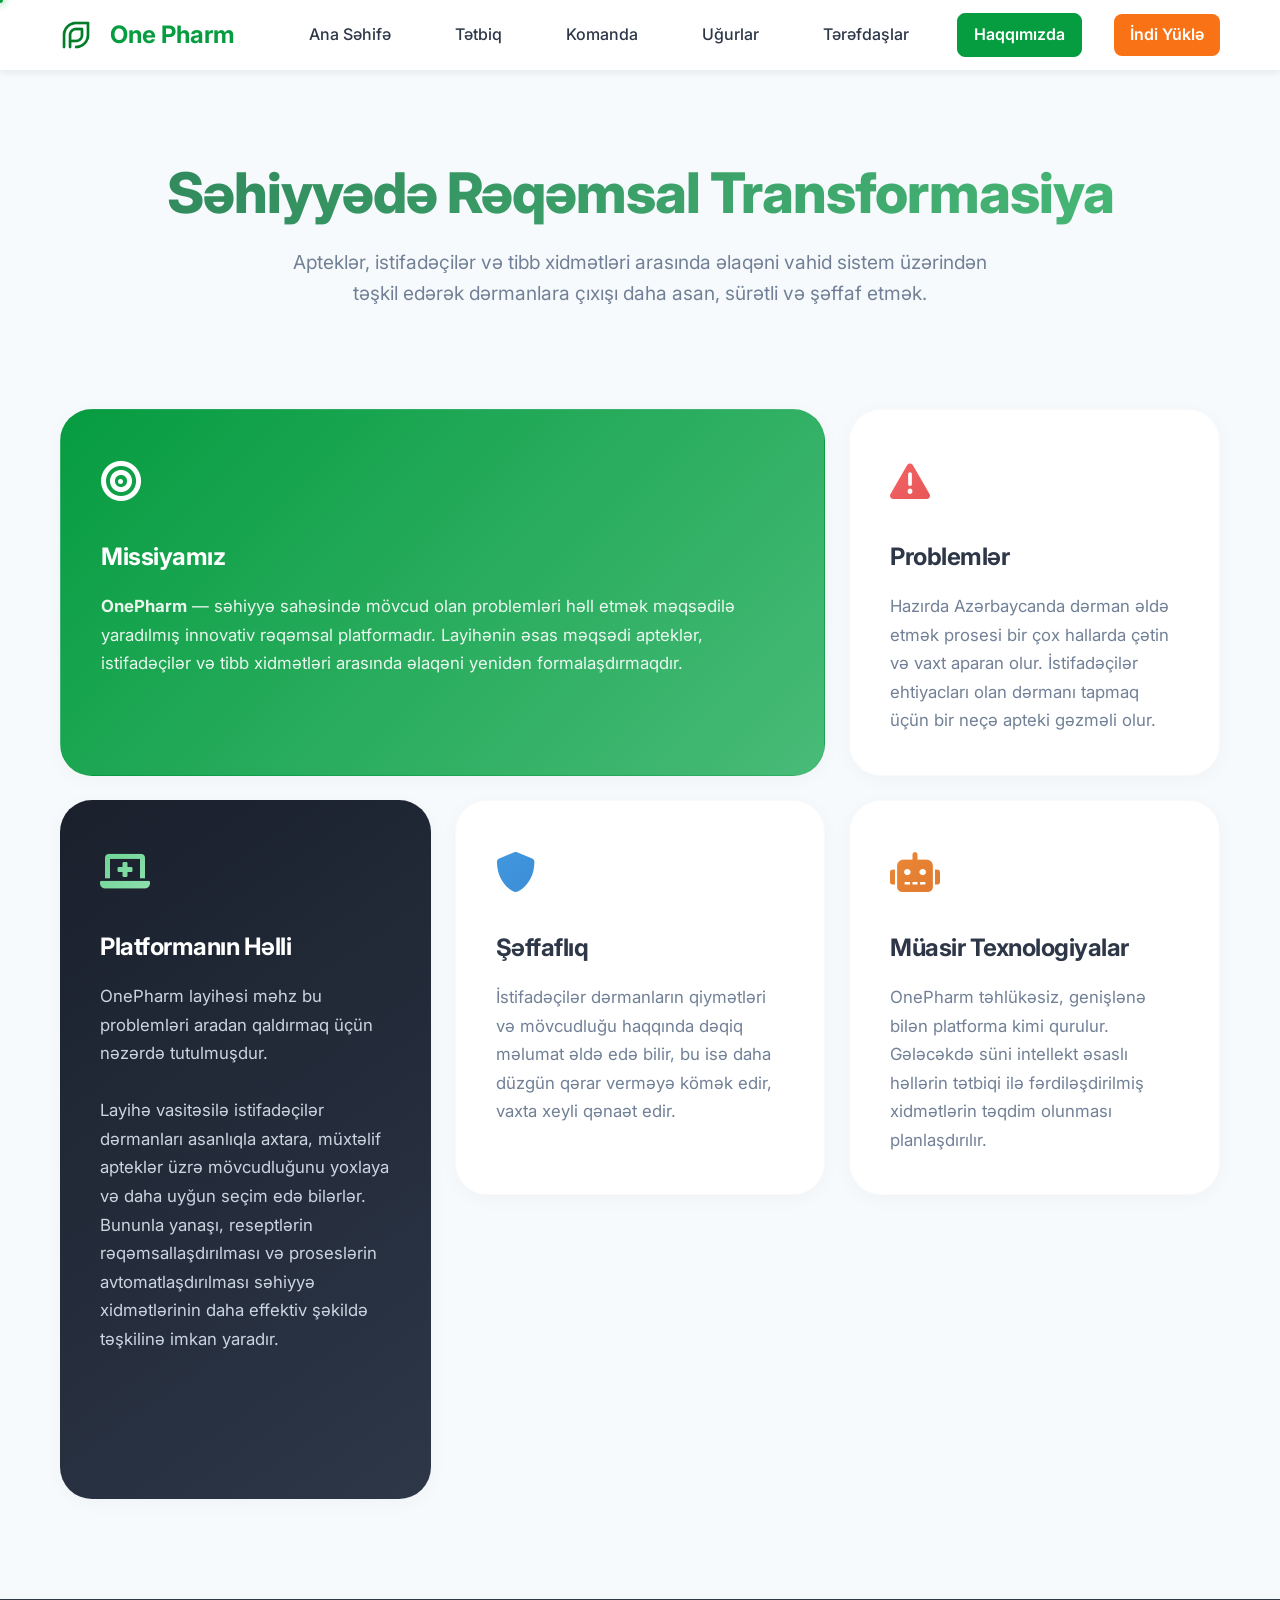
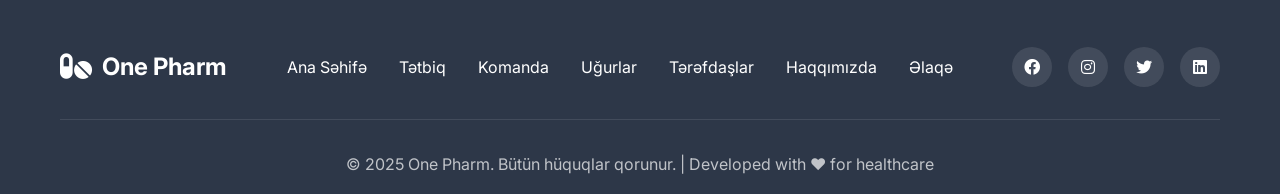
==== about.html @ f62d4503 "Add files via upload" ====
<!DOCTYPE html>
<html lang="az">
<head>
    <meta charset="UTF-8">
    <meta name="viewport" content="width=device-width, initial-scale=1.0">
    <title>Haqqımızda - One Pharm</title>
    <link href="https://cdnjs.cloudflare.com/ajax/libs/font-awesome/6.0.0/css/all.min.css" rel="stylesheet">
    <link href="https://fonts.googleapis.com/css2?family=Inter:wght@300;400;500;600;700&display=swap" rel="stylesheet">
    <link rel="stylesheet" href="styles.css">
    <link rel="icon" href="/favicon.svg" type="image/svg+xml">
    <meta name="theme-color" content="#0ea5e9">
    <link rel="apple-touch-icon" href="/images/apple-touch-icon.png">
    <link rel="icon" type="image/png" sizes="32x32" href="/images/favicon-32.png">
    <link rel="icon" type="image/png" sizes="16x16" href="/images/favicon-16.png">
    <style>
        /* Premium Background & Hero */
        body { background-color: #f7fafc; }
        
        .premium-hero {
            padding-top: 160px;
            padding-bottom: 60px;
            position: relative;
            text-align: center;
        }

        .premium-hero .container {
            position: relative;
            z-index: 2;
        }

        .premium-title {
            font-size: 3.5rem;
            font-weight: 800;
            line-height: 1.2;
            margin-bottom: 20px;
            background: linear-gradient(135deg, var(--primary-green-dark), var(--accent-green));
            -webkit-background-clip: text;
            -webkit-text-fill-color: transparent;
            letter-spacing: -1px;
        }

        .premium-subtitle {
            font-size: 1.2rem;
            color: var(--text-light);
            max-width: 700px;
            margin: 0 auto;
            line-height: 1.6;
        }

        /* Bento Grid Layout */
        .bento-section {
            padding: 40px 0 100px;
        }

        .bento-grid {
            display: grid;
            grid-template-columns: repeat(3, 1fr);
            grid-auto-rows: minmax(280px, auto);
            gap: 24px;
        }

        .bento-card {
            background: #ffffff;
            border-radius: 32px;
            padding: 40px;
            box-shadow: 0 4px 20px rgba(0,0,0,0.03);
            border: 1px solid rgba(0,0,0,0.02);
            transition: transform 0.4s cubic-bezier(0.165, 0.84, 0.44, 1), box-shadow 0.4s ease;
            position: relative;
            overflow: hidden;
            display: flex;
            flex-direction: column;
            justify-content: flex-start;
        }

        .bento-card:hover {
            transform: translateY(-5px) scale(1.01);
            box-shadow: 0 20px 40px rgba(56, 161, 105, 0.1);
        }

        /* Spans */
        .span-2 { grid-column: span 2; }
        .span-3 { grid-column: span 3; }
        .row-span-2 { grid-row: span 2; }

        .card-icon {
            font-size: 2.5rem;
            margin-bottom: 24px;
            display: inline-block;
            background: linear-gradient(135deg, var(--primary-green), var(--accent-green));
            -webkit-background-clip: text;
            -webkit-text-fill-color: transparent;
        }

        .card-icon.red { background: linear-gradient(135deg, #f56565, #c53030); -webkit-background-clip: text;}
        .card-icon.blue { background: linear-gradient(135deg, #4299e1, #2b6cb0); -webkit-background-clip: text;}
        .card-icon.orange { background: linear-gradient(135deg, #ed8936, #c05621); -webkit-background-clip: text;}

        .bento-card h3 {
            font-size: 1.5rem;
            font-weight: 700;
            color: var(--text-dark);
            margin-bottom: 16px;
            letter-spacing: -0.5px;
        }

        .bento-card p {
            font-size: 1.05rem;
            color: var(--text-light);
            line-height: 1.7;
            margin: 0;
            flex-grow: 1;
        }

        .dark-card {
            background: linear-gradient(145deg, #1a202c, #2d3748);
            color: white;
            border: none;
        }

        .dark-card h3 { color: white; }
        .dark-card p { color: #cbd5e0; }
        .dark-card .card-icon { 
            background: linear-gradient(135deg, #68d391, #f0fff4); 
            -webkit-background-clip: text;
        }

        .highlight-card {
            background: linear-gradient(135deg, var(--primary-green), var(--accent-green));
            color: white;
        }
        .highlight-card h3 { color: white; }
        .highlight-card p { color: rgba(255,255,255,0.9); }
        .highlight-card .card-icon { background: white; -webkit-background-clip: text; }

        @media (max-width: 992px) {
            .bento-grid { grid-template-columns: repeat(2, 1fr); }
            .span-2 { grid-column: span 2; }
            .span-3 { grid-column: span 2; }
            .premium-title { font-size: 2.8rem; }
        }

        @media (max-width: 768px) {
            .bento-grid { grid-template-columns: 1fr; }
            .span-2, .row-span-2, .span-3 {
                grid-column: span 1;
                grid-row: span 1;
            }
        }
    </style>
</head>
<body>
    <!-- Navigation -->
    <nav class="navbar">
        <div class="nav-container">
            <a href="index.html" class="nav-logo" style="text-decoration: none;">
                <img src="images/favicon-32.png" alt="OnePharm Logo" style="height: 32px; width: auto; margin-right: 8px; border-radius: 6px;">
                <span>One Pharm</span>
            </a>
            <ul class="nav-menu">
                <li><a href="index.html#home" class="nav-link">Ana Səhifə</a></li>
                <li><a href="index.html#about" class="nav-link">Tətbiq</a></li>
                <li><a href="index.html#team" class="nav-link">Komanda</a></li>
                <li><a href="index.html#achievements" class="nav-link">Uğurlar</a></li>
                <li><a href="index.html#partners" class="nav-link">Tərəfdaşlar</a></li>
                <li><a href="#" class="nav-link-btn active">Haqqımızda</a></li>
                <li><a href="index.html" class="nav-download-btn">İndi Yüklə</a></li>
            </ul>
            <div class="hamburger">
                <span class="bar"></span>
                <span class="bar"></span>
                <span class="bar"></span>
            </div>
        </div>
    </nav>

    <!-- Premium Hero Section -->
    <header class="premium-hero">
        <div class="container">
            <h1 class="premium-title">Səhiyyədə Rəqəmsal Transformasiya</h1>
            <p class="premium-subtitle">Apteklər, istifadəçilər və tibb xidmətləri arasında əlaqəni vahid sistem üzərindən təşkil edərək dərmanlara çıxışı daha asan, sürətli və şəffaf etmək.</p>
        </div>
    </header>

    <!-- Bento Grid Section -->
    <section class="bento-section">
        <div class="container">
            <div class="bento-grid">
                
                <!-- Card 1 -->
                <div class="bento-card span-2 highlight-card">
                    <div class="card-icon"><i class="fas fa-bullseye"></i></div>
                    <h3>Missiyamız</h3>
                    <p><strong>OnePharm</strong> — səhiyyə sahəsində mövcud olan problemləri həll etmək məqsədilə yaradılmış innovativ rəqəmsal platformadır. Layihənin əsas məqsədi apteklər, istifadəçilər və tibb xidmətləri arasında əlaqəni yenidən formalaşdırmaqdır.</p>
                </div>

                <!-- Card 2 -->
                <div class="bento-card">
                    <div class="card-icon red"><i class="fas fa-exclamation-triangle"></i></div>
                    <h3>Problemlər</h3>
                    <p>Hazırda Azərbaycanda dərman əldə etmək prosesi bir çox hallarda çətin və vaxt aparan olur. İstifadəçilər ehtiyacları olan dərmanı tapmaq üçün bir neçə apteki gəzməli olur.</p>
                </div>

                <!-- Card 3 -->
                <div class="bento-card row-span-2 dark-card">
                    <div class="card-icon"><i class="fas fa-laptop-medical"></i></div>
                    <h3>Platformanın Həlli</h3>
                    <p>OnePharm layihəsi məhz bu problemləri aradan qaldırmaq üçün nəzərdə tutulmuşdur. <br><br>Layihə vasitəsilə istifadəçilər dərmanları asanlıqla axtara, müxtəlif apteklər üzrə mövcudluğunu yoxlaya və daha uyğun seçim edə bilərlər. Bununla yanaşı, reseptlərin rəqəmsallaşdırılması və proseslərin avtomatlaşdırılması səhiyyə xidmətlərinin daha effektiv şəkildə təşkilinə imkan yaradır.</p>
                </div>

                <!-- Card 4 -->
                <div class="bento-card">
                    <div class="card-icon blue"><i class="fas fa-shield-alt"></i></div>
                    <h3>Şəffaflıq</h3>
                    <p>İstifadəçilər dərmanların qiymətləri və mövcudluğu haqqında dəqiq məlumat əldə edə bilir, bu isə daha düzgün qərar verməyə kömək edir, vaxta xeyli qənaət edir.</p>
                </div>
                
                <!-- Card 5 -->
                <div class="bento-card">
                    <div class="card-icon orange"><i class="fas fa-robot"></i></div>
                    <h3>Müasir Texnologiyalar</h3>
                    <p>OnePharm təhlükəsiz, genişlənə bilən platforma kimi qurulur. Gələcəkdə süni intellekt əsaslı həllərin tətbiqi ilə fərdiləşdirilmiş xidmətlərin təqdim olunması planlaşdırılır.</p>
                </div>



            </div>
        </div>
    </section>

    <!-- Footer -->
    <footer class="footer">
        <div class="container">
            <div class="footer-content">
                <a href="index.html" class="footer-logo" style="text-decoration: none; color: inherit;">
                    <i class="fas fa-pills"></i>
                    <span>One Pharm</span>
                </a>
                <div class="footer-links">
                    <a href="index.html#home">Ana Səhifə</a>
                    <a href="index.html#about">Tətbiq</a>
                    <a href="index.html#team">Komanda</a>
                    <a href="index.html#achievements">Uğurlar</a>
                    <a href="index.html#partners">Tərəfdaşlar</a>
                    <a href="#">Haqqımızda</a>
                    <a href="index.html#contact">Əlaqə</a>
                </div>
                <div class="footer-socials">
                    <a href="#" aria-label="Facebook səhifəsi">
                        <i class="fab fa-facebook"></i>
                    </a>
                    <a href="#" aria-label="Instagram səhifəsi">
                        <i class="fab fa-instagram"></i>
                    </a>
                    <a href="#" aria-label="Twitter səhifəsi">
                        <i class="fab fa-twitter"></i>
                    </a>
                    <a href="#" aria-label="LinkedIn səhifəsi">
                        <i class="fab fa-linkedin"></i>
                    </a>
                </div>
            </div>
            <div class="footer-bottom">
                <p>&copy; 2025 One Pharm. Bütün hüquqlar qorunur. | Developed with ❤️ for healthcare</p>
            </div>
        </div>
    </footer>

    <script src="script.js"></script>
</body>
</html>
---- styles.css ----
/* Reset and Base Styles */
* {
    margin: 0;
    padding: 0;
    box-sizing: border-box;
}

html {
    scroll-behavior: smooth;
}

body {
    font-family: 'Inter', sans-serif;
    line-height: 1.6;
    color: #2d3748;
    background-color: #f7fafc;
}

/* Color Variables */
:root {
    --primary-green: #069c40;
    --primary-green-dark: #2f855a;
    --secondary-green: #68d391;
    --light-green: #f0fff4;
    --accent-green: #48bb78;
    --medical-blue: #3182ce;
    --text-dark: #2d3748;
    --text-light: #718096;
    --white: #ffffff;
    --gray-50: #f7fafc;
    --gray-100: #edf2f7;
    --gray-200: #e2e8f0;
    --shadow-light: 0 4px 6px rgba(0, 0, 0, 0.05);
    --shadow-medium: 0 10px 25px rgba(0, 0, 0, 0.1);
    --shadow-heavy: 0 20px 40px rgba(0, 0, 0, 0.15);
}

/* Container */
.container {
    max-width: 1200px;
    margin: 0 auto;
    padding: 0 20px;
}

/* Section */
.section {
    padding: 80px 0;
}

/* Navigation */
.navbar {
    position: fixed;
    top: 0;
    left: 0;
    right: 0;
    background: #ffffff;
    backdrop-filter: blur(10px);
    box-shadow: var(--shadow-light);
    z-index: 1000;
    transition: all 0.3s ease;
}

.nav-container {
    max-width: 1200px;
    margin: 0 auto;
    padding: 0 20px;
    display: flex;
    justify-content: space-between;
    align-items: center;
    height: 70px;
}

.nav-logo {
    display: flex;
    align-items: center;
    gap: 10px;
    font-size: 1.5rem;
    font-weight: 700;
    color: var(--primary-green);
    text-decoration: none;
}

.nav-logo i {
    font-size: 1.8rem;
}

.nav-menu {
    display: flex;
    list-style: none;
    gap: 2rem;
    align-items: center;
}

.nav-link {
    text-decoration: none;
    color: var(--text-dark);
    font-weight: 500;
    transition: all 0.3s cubic-bezier(0.4, 0, 0.2, 1);
    position: relative;
    padding: 0.5rem 1rem;
    border-radius: 8px;
}

.nav-link:hover,
.nav-link.active {
    color: var(--primary-green);
    background: rgba(56, 161, 105, 0.1);
    transform: translateY(-2px);
}

.nav-link::after {
    content: '';
    position: absolute;
    bottom: 0;
    left: 50%;
    width: 0;
    height: 2px;
    background: linear-gradient(90deg, var(--primary-green), var(--accent-green));
    transition: all 0.3s ease;
    transform: translateX(-50%);
}

.nav-link:hover::after,
.nav-link.active::after {
    width: 80%;
}

/* Mobile Navigation */
.hamburger {
    display: none;
    flex-direction: column;
    cursor: pointer;
    gap: 4px;
}

.hamburger .bar {
    width: 25px;
    height: 3px;
    background: var(--text-dark);
    transition: 0.3s;
}

.hamburger.active .bar:nth-child(1) {
    transform: rotate(-45deg) translate(-5px, 6px);
}

.hamburger.active .bar:nth-child(2) {
    opacity: 0;
}

.hamburger.active .bar:nth-child(3) {
    transform: rotate(45deg) translate(-5px, -6px);
}

/* Button Styles */
.btn {
    display: inline-flex;
    align-items: center;
    gap: 8px;
    padding: 12px 24px;
    border: none;
    border-radius: 12px;
    font-weight: 600;
    text-decoration: none;
    cursor: pointer;
    transition: all 0.4s cubic-bezier(0.4, 0, 0.2, 1);
    font-size: 16px;
    position: relative;
    overflow: hidden;
}

.btn::before {
    content: '';
    position: absolute;
    top: 0;
    left: -100%;
    width: 100%;
    height: 100%;
    background: linear-gradient(90deg, transparent, rgba(255, 255, 255, 0.2), transparent);
    transition: left 0.5s;
}

.btn:hover::before {
    left: 100%;
}

.btn-primary {
    background: linear-gradient(135deg, var(--primary-green), var(--accent-green));
    color: white;
    box-shadow: 0 4px 15px rgba(56, 161, 105, 0.3);
}

.btn-primary:hover {
    background: linear-gradient(135deg, var(--accent-green), var(--primary-green));
    transform: translateY(-3px) scale(1.02);
    box-shadow: 0 8px 25px rgba(56, 161, 105, 0.4);
}

.btn-secondary {
    background: transparent;
    color: var(--primary-green);
    border: 2px solid var(--primary-green);
    box-shadow: 0 4px 15px rgba(56, 161, 105, 0.1);
}

.btn-secondary:hover {
    background: var(--primary-green);
    color: white;
    transform: translateY(-3px) scale(1.02);
    box-shadow: 0 8px 25px rgba(56, 161, 105, 0.3);
}

/* Hero Section */
.hero {
    min-height: 100vh;
    display: flex;
    align-items: center;
    background: linear-gradient(135deg, var(--light-green) 0%, #ffffff 100%);
    position: relative;
    overflow: hidden;
}

.hero-container {
    display: grid;
    grid-template-columns: 1fr 1fr;
    gap: 4rem;
    align-items: center;
    width: 100%;
}

.hero-content {
    z-index: 2;
}

.hero-title {
    font-size: 3.5rem;
    font-weight: 700;
    line-height: 1.2;
    margin-bottom: 1.5rem;
    color: var(--text-dark);
}

.gradient-text {
    background: linear-gradient(135deg, var(--primary-green), var(--accent-green));
    background-clip: text;
    -webkit-background-clip: text;
    -webkit-text-fill-color: transparent;
}

.hero-subtitle {
    font-size: 1.2rem;
    color: var(--text-light);
    margin-bottom: 2rem;
    line-height: 1.6;
}

.hero-buttons {
    display: flex;
    gap: 1rem;
    margin-bottom: 3rem;
    flex-wrap: wrap;
    justify-content: center;
}

.hero-stats {
    display: flex;
    gap: 2rem;
}

.stat {
    text-align: center;
}

.stat-number {
    display: block;
    font-size: 2rem;
    font-weight: 700;
    color: var(--primary-green);
}

.stat-label {
    color: var(--text-light);
    font-size: 0.9rem;
}

/* Phone Mockup */
.hero-image {
    display: flex;
    justify-content: center;
    align-items: center;
}

.phone-mockup {
    width: 300px;
    height: 600px;
    background: linear-gradient(145deg, #1a202c, #2d3748);
    border-radius: 35px;
    padding: 8px;
    box-shadow: 0 25px 50px rgba(0, 0, 0, 0.3);
    position: relative;
    transition: all 0.4s cubic-bezier(0.4, 0, 0.2, 1);
    animation: phoneFloat 6s ease-in-out infinite;
    border: 2px solid #4a5568;
}

.phone-mockup:hover {
    transform: translateY(-10px) rotateY(10deg) rotateX(5deg);
    box-shadow: 0 35px 70px rgba(0, 0, 0, 0.4);
}

@keyframes phoneFloat {

    0%,
    100% {
        transform: translateY(0);
    }

    50% {
        transform: translateY(-20px);
    }
}

.phone-screen {
    width: 100%;
    height: 100%;
    background: #ffffff;
    border-radius: 20px;
    overflow: hidden;
    position: relative;
}

.app-interface {
    padding: 20px;
    height: 100%;
    display: flex;
    flex-direction: column;
    gap: 20px;
}

.app-header .search-bar {
    background: var(--gray-100);
    padding: 12px;
    border-radius: 10px;
    display: flex;
    align-items: center;
    gap: 10px;
    color: var(--text-light);
}

.map-view {
    flex: 1;
    background: linear-gradient(135deg, #e8f5e8, #f0f8f0);
    border-radius: 10px;
    position: relative;
    display: flex;
    align-items: center;
    justify-content: center;
    overflow: hidden;
}

/* Xəritə yolları */
.map-view::before {
    content: '';
    position: absolute;
    top: 0;
    left: 0;
    width: 100%;
    height: 100%;
    background:
        /* Əsas yol */
        linear-gradient(45deg, transparent 45%, #ddd 45%, #ddd 55%, transparent 55%),
        /* Köndələn yol */
        linear-gradient(-45deg, transparent 35%, #ccc 35%, #ccc 40%, transparent 40%),
        /* Şaquli yol */
        linear-gradient(90deg, transparent 60%, #e0e0e0 60%, #e0e0e0 65%, transparent 65%);
    opacity: 0.6;
    z-index: 1;
}

/* Binalar/Bloklar */
.map-view::after {
    content: '';
    position: absolute;
    top: 20%;
    left: 20%;
    width: 25%;
    height: 25%;
    background: #c8e6c9;
    border-radius: 3px;
    box-shadow:
        30px 20px 0 -5px #a5d6a7,
        15px 40px 0 -10px #81c784,
        -10px 30px 0 -8px #3bbd62;
    opacity: 0.7;
    z-index: 2;
}

.location-pin {
    font-size: 2rem;
    color: var(--primary-green);
    z-index: 3;
    position: relative;
    filter: drop-shadow(0 2px 4px rgba(0, 0, 0, 0.3));
    animation: pinBounce 2s ease-in-out infinite;
}

@keyframes pinBounce {

    0%,
    100% {
        transform: translateY(0);
    }

    50% {
        transform: translateY(-5px);
    }
}

.pharmacy-card {
    background: white;
    padding: 15px;
    border-radius: 10px;
    box-shadow: var(--shadow-light);
}

.pharmacy-card h4 {
    color: var(--text-dark);
    margin-bottom: 5px;
}

.pharmacy-card p {
    color: var(--text-light);
    font-size: 0.9rem;
}

/* Section Headers */
.section-header {
    text-align: center;
    margin-bottom: 4rem;
}

.section-title {
    font-size: 2.5rem;
    font-weight: 700;
    color: var(--text-dark);
    margin-bottom: 1rem;
}

.section-subtitle {
    font-size: 1.1rem;
    color: var(--text-light);
}

/* Features Grid */
.features-grid {
    display: grid;
    grid-template-columns: repeat(auto-fit, minmax(300px, 1fr));
    gap: 2rem;
}

.feature-card {
    background: white;
    padding: 2rem;
    border-radius: 16px;
    box-shadow: 0 4px 6px rgba(0, 0, 0, 0.05);
    text-align: center;
    transition: all 0.4s cubic-bezier(0.4, 0, 0.2, 1);
    position: relative;
    overflow: hidden;
    border: 1px solid transparent;
}

.feature-card::before {
    content: '';
    position: absolute;
    top: 0;
    left: 0;
    right: 0;
    bottom: 0;
    background: linear-gradient(135deg, var(--light-green), transparent);
    opacity: 0;
    transition: opacity 0.4s ease;
    z-index: 0;
}

.feature-card:hover::before {
    opacity: 1;
}

.feature-card:hover {
    transform: translateY(-8px) scale(1.02);
    box-shadow: 0 15px 40px rgba(56, 161, 105, 0.15);
    border-color: var(--accent-green);
}

.feature-card>* {
    position: relative;
    z-index: 1;
}

.feature-icon {
    width: 80px;
    height: 80px;
    background: linear-gradient(135deg, var(--light-green), var(--secondary-green));
    border-radius: 50%;
    display: flex;
    align-items: center;
    justify-content: center;
    margin: 0 auto 1.5rem;
    color: var(--primary-green);
    font-size: 2rem;
    transition: all 0.4s cubic-bezier(0.4, 0, 0.2, 1);
    box-shadow: 0 4px 15px rgba(56, 161, 105, 0.2);
}

.feature-card:hover .feature-icon {
    transform: scale(1.1) rotateY(360deg);
    background: linear-gradient(135deg, var(--primary-green), var(--accent-green));
    color: white;
    box-shadow: 0 8px 25px rgba(56, 161, 105, 0.4);
}

.feature-card h3 {
    font-size: 1.3rem;
    font-weight: 600;
    color: var(--text-dark);
    margin-bottom: 1rem;
}

.feature-card p {
    color: var(--text-light);
    line-height: 1.6;
}

/* Team Section */
.team {
    background: var(--gray-50);
}

.team-grid {
    display: grid;
    grid-template-columns: repeat(auto-fit, minmax(300px, 1fr));
    gap: 2rem;
}

/* Team Member Container */
.team-member {
    perspective: 1000px;
    height: 400px;
}

/* Member Card - Flip Container */
.member-card {
    position: relative;
    width: 100%;
    height: 100%;
    transition: transform 0.6s;
    transform-style: preserve-3d;
    cursor: pointer;
}

.team-member.flipped .member-card {
    transform: rotateY(180deg);
}

/* Front and Back Faces */
.card-front,
.card-back {
    position: absolute;
    width: 100%;
    height: 100%;
    backface-visibility: hidden;
    border-radius: 20px;
    box-shadow: 0 4px 6px rgba(0, 0, 0, 0.05);
    background: white;
    padding: 2rem;
    text-align: center;
    border: 1px solid transparent;
    transition: box-shadow 0.3s ease;
}

.card-back {
    transform: rotateY(180deg);
    background: linear-gradient(135deg, var(--light-green), rgba(255, 255, 255, 0.9));
}

.team-member.flipped .card-front,
.team-member.flipped .card-back {
    box-shadow: 0 20px 50px rgba(56, 161, 105, 0.2);
    border-color: var(--secondary-green);
}

/* Front Side - Photo */
.member-image {
    margin-bottom: 1.5rem;
}

.member-photo {
    width: 120px;
    height: 120px;
    border-radius: 50%;
    object-fit: cover;
    margin: 0 auto;
    display: block;
    box-shadow: 0 8px 20px rgba(56, 161, 105, 0.2);
    transition: all 0.3s ease;
    border: 4px solid var(--light-green);
}

.card-front .member-info h3 {
    font-size: 1.4rem;
    font-weight: 600;
    color: var(--text-dark);
    margin-bottom: 0.5rem;
}

.card-front .member-role {
    color: var(--primary-green);
    font-weight: 500;
    font-size: 0.9rem;
}

/* Back Side - Icon and Details */
.member-icon {
    width: 80px;
    height: 80px;
    background: linear-gradient(135deg, var(--primary-green), var(--accent-green));
    border-radius: 50%;
    display: flex;
    align-items: center;
    justify-content: center;
    margin: 0 auto 1.5rem;
    color: white;
    font-size: 2.5rem;
    box-shadow: 0 8px 20px rgba(56, 161, 105, 0.3);
    animation: iconPulse 2s ease-in-out infinite;
}

@keyframes iconPulse {

    0%,
    100% {
        transform: scale(1);
    }

    50% {
        transform: scale(1.05);
    }
}

.member-details h3 {
    font-size: 1.3rem;
    font-weight: 600;
    color: var(--text-dark);
    margin-bottom: 0.5rem;
}

.member-details .member-role {
    color: var(--primary-green);
    font-weight: 500;
    margin-bottom: 1rem;
    font-size: 0.9rem;
}

.member-description {
    color: var(--text-light);
    line-height: 1.6;
    margin-bottom: 1.5rem;
    font-size: 0.85rem;
}

.member-info h3 {
    font-size: 1.4rem;
    font-weight: 600;
    color: var(--text-dark);
    margin-bottom: 0.5rem;
}

.member-role {
    color: var(--primary-green);
    font-weight: 500;
    margin-bottom: 1rem;
}

.member-description {
    color: var(--text-light);
    line-height: 1.6;
    margin-bottom: 1.5rem;
}

.member-socials {
    display: flex;
    justify-content: center;
    gap: 1rem;
}

.member-socials a {
    width: 40px;
    height: 40px;
    background: var(--gray-100);
    border-radius: 50%;
    display: flex;
    align-items: center;
    justify-content: center;
    color: var(--text-light);
    text-decoration: none;
    transition: all 0.3s ease;
}

.member-socials a:hover {
    background: var(--primary-green);
    color: white;
}

/* Achievements Section */
.achievements-content {
    display: grid;
    grid-template-columns: 1fr 1fr;
    gap: 3rem;
    align-items: start;
}

.main-achievement {
    background: white;
    padding: 3rem;
    border-radius: 16px;
    box-shadow: var(--shadow-light);
    text-align: center;
    position: relative;
}

.achievement-icon {
    width: 100px;
    height: 100px;
    background: var(--light-green);
    border-radius: 50%;
    display: flex;
    align-items: center;
    justify-content: center;
    margin: 0 auto 2rem;
    color: var(--primary-green);
    font-size: 3rem;
}

.main-achievement h3 {
    font-size: 1.8rem;
    font-weight: 700;
    color: var(--text-dark);
    margin-bottom: 0.5rem;
}

.achievement-title {
    font-size: 1.3rem;
    color: var(--primary-green);
    font-weight: 600;
    margin-bottom: 1.5rem;
}

.achievement-description {
    color: var(--text-light);
    line-height: 1.6;
    margin-bottom: 2rem;
}

.achievement-date {
    position: absolute;
    top: 20px;
    right: 20px;
    background: var(--primary-green);
    color: white;
    padding: 8px 16px;
    border-radius: 20px;
    font-weight: 600;
    font-size: 0.9rem;
}

/* Stats Grid */
.stats-grid {
    display: grid;
    grid-template-columns: 1fr 1fr;
    gap: 1.5rem;
}

.stat-item {
    background: white;
    padding: 2rem;
    border-radius: 16px;
    box-shadow: 0 4px 6px rgba(0, 0, 0, 0.05);
    display: flex;
    align-items: center;
    gap: 1rem;
    transition: all 0.4s cubic-bezier(0.4, 0, 0.2, 1);
    border: 1px solid transparent;
    position: relative;
    overflow: hidden;
}

.stat-item::before {
    content: '';
    position: absolute;
    top: 0;
    left: -100%;
    width: 100%;
    height: 100%;
    background: linear-gradient(90deg, transparent, rgba(56, 161, 105, 0.1), transparent);
    transition: left 0.6s ease;
}

.stat-item:hover::before {
    left: 100%;
}

.stat-item:hover {
    transform: translateY(-5px) scale(1.02);
    box-shadow: 0 15px 30px rgba(56, 161, 105, 0.15);
    border-color: var(--secondary-green);
}

.stat-icon {
    width: 60px;
    height: 60px;
    background: var(--light-green);
    border-radius: 50%;
    display: flex;
    align-items: center;
    justify-content: center;
    color: var(--primary-green);
    font-size: 1.5rem;
}

.stat-content h3 {
    font-size: 1.8rem;
    font-weight: 700;
    color: var(--text-dark);
    margin-bottom: 0.25rem;
}

.stat-content p {
    color: var(--text-light);
    font-size: 0.9rem;
}

/* Contact Section */
.contact {
    background: var(--gray-50);
}

.contact-content {
    display: grid;
    grid-template-columns: 1fr 1fr;
    gap: 4rem;
}

.contact-info {
    display: flex;
    flex-direction: column;
    gap: 2rem;
}

.contact-item {
    display: flex;
    align-items: flex-start;
    gap: 1rem;
}

.contact-icon {
    width: 50px;
    height: 50px;
    background: var(--primary-green);
    border-radius: 50%;
    display: flex;
    align-items: center;
    justify-content: center;
    color: white;
    font-size: 1.2rem;
}

.contact-details h4 {
    font-size: 1.1rem;
    font-weight: 600;
    color: var(--text-dark);
    margin-bottom: 0.5rem;
}

.contact-details p {
    color: var(--text-light);
    line-height: 1.6;
}

/* Contact Form */
.contact-form {
    background: white;
    padding: 2.5rem;
    border-radius: 20px;
    box-shadow: 0 4px 6px rgba(0, 0, 0, 0.05);
    transition: all 0.4s cubic-bezier(0.4, 0, 0.2, 1);
    position: relative;
    overflow: hidden;
    border: 1px solid transparent;
}

.contact-form::before {
    content: '';
    position: absolute;
    top: 0;
    left: 0;
    width: 100%;
    height: 4px;
    background: linear-gradient(90deg, var(--primary-green), var(--accent-green));
    transform: scaleX(0);
    transform-origin: left;
    transition: transform 0.3s ease;
}

.contact-form:hover::before {
    transform: scaleX(1);
}

.contact-form:hover {
    transform: translateY(-5px);
    box-shadow: 0 20px 40px rgba(56, 161, 105, 0.15);
    border-color: var(--secondary-green);
}

.form-group {
    margin-bottom: 1.5rem;
}

.form-group label {
    display: block;
    font-weight: 500;
    color: var(--text-dark);
    margin-bottom: 0.5rem;
}

.form-group input,
.form-group textarea {
    width: 100%;
    padding: 14px;
    border: 2px solid var(--gray-200);
    border-radius: 12px;
    font-family: inherit;
    font-size: 16px;
    transition: all 0.3s cubic-bezier(0.4, 0, 0.2, 1);
    background: white;
}

.form-group input:hover,
.form-group textarea:hover {
    border-color: var(--accent-green);
    transform: translateY(-2px);
    box-shadow: 0 4px 12px rgba(56, 161, 105, 0.1);
}

.form-group input:focus,
.form-group textarea:focus {
    outline: none;
    border-color: var(--primary-green);
    transform: translateY(-2px);
    box-shadow: 0 8px 25px rgba(56, 161, 105, 0.2);
    background: white;
}

.form-group textarea {
    resize: vertical;
    min-height: 120px;
}

/* Footer */
.footer {
    background: var(--text-dark);
    color: white;
    padding: 3rem 0 1rem;
}

.footer-content {
    display: flex;
    justify-content: space-between;
    align-items: center;
    margin-bottom: 2rem;
}

.footer-logo {
    display: flex;
    align-items: center;
    gap: 10px;
    font-size: 1.5rem;
    font-weight: 700;
    color: var(--secondary-green);
}

.footer-logo i {
    font-size: 1.8rem;
}

.footer-links {
    display: flex;
    gap: 2rem;
}

.footer-links a {
    color: white;
    text-decoration: none;
    transition: color 0.3s ease;
}

.footer-links a:hover {
    color: var(--secondary-green);
}

.footer-socials {
    display: flex;
    gap: 1rem;
}

.footer-socials a {
    width: 40px;
    height: 40px;
    background: rgba(255, 255, 255, 0.1);
    border-radius: 50%;
    display: flex;
    align-items: center;
    justify-content: center;
    color: white;
    text-decoration: none;
    transition: all 0.3s ease;
}

.footer-socials a:hover {
    background: var(--primary-green);
    transform: translateY(-2px);
}

.footer-bottom {
    text-align: center;
    padding-top: 2rem;
    border-top: 1px solid rgba(255, 255, 255, 0.1);
    color: rgba(255, 255, 255, 0.7);
}

/* Responsive Design */
@media (max-width: 768px) {
    .hamburger {
        display: flex;
    }

    .nav-menu {
        position: fixed;
        left: -100%;
        top: 70px;
        flex-direction: column;
        background-color: white;
        width: 100%;
        text-align: center;
        transition: 0.3s;
        box-shadow: var(--shadow-medium);
        padding: 2rem 0;
    }

    .nav-menu.active {
        left: 0;
    }

    .hero-container {
        grid-template-columns: 1fr;
        gap: 2rem;
        text-align: center;
    }

    .hero-title {
        font-size: 2.5rem;
    }

    .hero-buttons {
        flex-direction: column;
        align-items: center;
        gap: 0.75rem;
    }

    .hero-buttons .btn {
        width: 200px;
        justify-content: center;
    }

    .hero-stats {
        justify-content: center;
    }

    .phone-mockup {
        width: 250px;
        height: 500px;
    }

    .section-title {
        font-size: 2rem;
    }

    .features-grid,
    .team-grid {
        grid-template-columns: 1fr;
    }

    .achievements-content {
        grid-template-columns: 1fr;
        gap: 2rem;
    }

    .stats-grid {
        grid-template-columns: 1fr;
    }

    .contact-content {
        grid-template-columns: 1fr;
        gap: 2rem;
    }

    .footer-content {
        flex-direction: column;
        gap: 2rem;
        text-align: center;
    }

    .footer-links {
        flex-wrap: wrap;
        justify-content: center;
    }
}

/* Apple Store Button Styles */
.btn-apple {
    position: relative;
    background: linear-gradient(135deg, #000000, #333333) !important;
    color: white !important;
    border: none !important;
    transition: all 0.3s ease !important;
}

.btn-apple:hover {
    background: linear-gradient(135deg, #1a1a1a, #4a4a4a) !important;
    transform: translateY(-2px) !important;
    box-shadow: 0 8px 25px rgba(0, 0, 0, 0.4) !important;
}

.btn-apple i {
    margin-right: 8px;
    animation: applePulse 2s ease-in-out infinite;
}

@keyframes applePulse {

    0%,
    100% {
        transform: scale(1);
    }

    50% {
        transform: scale(1.1);
    }
}

/* APK Download Button Styles */
.apk-download-btn {
    position: relative;
    background: linear-gradient(135deg, #FF6B35, #FF8E53) !important;
    color: white !important;
    border: none !important;
    transition: all 0.3s ease !important;
}

.apk-download-btn:hover {
    background: linear-gradient(135deg, #E55A2B, #FF7043) !important;
    transform: translateY(-2px) !important;
    box-shadow: 0 8px 25px rgba(255, 107, 53, 0.4) !important;
}

.apk-download-btn i {
    margin-right: 8px;
    animation: downloadBounce 2s ease-in-out infinite;
}

@keyframes downloadBounce {

    0%,
    100% {
        transform: translateY(0);
    }

    50% {
        transform: translateY(-3px);
    }
}

/* Partners Section Styles */
.partners {
    background: linear-gradient(135deg, #f8fafc 0%, #e2e8f0 100%);
    padding: 5rem 0;
}

.partners-grid {
    display: grid;
    grid-template-columns: repeat(auto-fit, minmax(320px, 1fr));
    gap: 2.5rem;
    margin-top: 3rem;
}

.partner-card {
    background: white;
    padding: 3rem 2.5rem;
    border-radius: 25px;
    text-align: center;
    box-shadow: 0 6px 12px rgba(0, 0, 0, 0.08);
    border: 1px solid transparent;
    transition: all 0.3s cubic-bezier(0.4, 0, 0.2, 1);
    position: relative;
    overflow: hidden;
}

.partner-card::before {
    content: '';
    position: absolute;
    top: 0;
    left: -100%;
    width: 100%;
    height: 100%;
    background: linear-gradient(90deg, transparent, rgba(56, 161, 105, 0.1), transparent);
    transition: left 0.5s ease;
}

.partner-card:hover::before {
    left: 100%;
}

.partner-card:hover {
    transform: translateY(-10px);
    box-shadow: 0 20px 40px rgba(56, 161, 105, 0.15);
    border-color: var(--light-green);
}

.partner-logo {
    width: 160px;
    height: 160px;
    background: white;
    border-radius: 25px;
    display: flex;
    align-items: center;
    justify-content: center;
    margin: 0 auto 2rem;
    transition: all 0.3s ease;
    box-shadow: 0 8px 25px rgba(0, 0, 0, 0.12);
    border: 3px solid #e2e8f0;
    padding: 20px;
}

.partner-logo i {
    font-size: 2rem;
    color: var(--primary-green);
    transition: all 0.3s ease;
}

.partner-logo-img {
    width: 100%;
    height: 100%;
    object-fit: contain;
    transition: all 0.3s ease;
    filter: none;
}

.partner-card:hover .partner-logo {
    transform: scale(1.08);
    box-shadow: 0 12px 35px rgba(56, 161, 105, 0.25);
    border-color: var(--primary-green);
    border-width: 3px;
}

.partner-card:hover .partner-logo-img {
    transform: scale(1.15);
}

.partner-card h3 {
    font-size: 1.25rem;
    font-weight: 600;
    color: var(--text-dark);
    margin-bottom: 0.75rem;
    line-height: 1.4;
}

.partner-card p {
    color: var(--text-gray);
    font-size: 0.95rem;
    line-height: 1.6;
    margin: 0;
}

/* Responsive Partners */
@media (max-width: 768px) {
    .partners {
        padding: 3rem 0;
    }

    .partners-grid {
        grid-template-columns: 1fr;
        gap: 2rem;
        margin-top: 2rem;
    }

    .partner-card {
        padding: 2rem 1.5rem;
    }

    .partner-logo {
        width: 130px;
        height: 130px;
        padding: 15px;
        margin-bottom: 1.5rem;
    }

    .partner-logo i {
        font-size: 1.75rem;
    }

    .partner-logo-img {
        width: 100%;
        height: 100%;
    }

    .partner-card h3 {
        font-size: 1.1rem;
    }
}

/* Team Member Flip Card Styles */
.team-member {
    perspective: 1000px !important;
    height: 400px !important;
    background: none !important;
    padding: 0 !important;
    box-shadow: none !important;
    overflow: visible !important;
}

.member-card {
    position: relative;
    width: 100%;
    height: 100%;
    transition: transform 0.6s;
    transform-style: preserve-3d;
    cursor: pointer;
}

.team-member.flipped .member-card {
    transform: rotateY(180deg);
}

.card-front,
.card-back {
    position: absolute;
    width: 100%;
    height: 100%;
    backface-visibility: hidden;
    border-radius: 20px;
    box-shadow: 0 4px 6px rgba(0, 0, 0, 0.05);
    background: white;
    padding: 2rem;
    text-align: center;
    border: 1px solid transparent;
    transition: box-shadow 0.3s ease;
    display: flex;
    flex-direction: column;
    justify-content: center;
    align-items: center;
}

.card-back {
    transform: rotateY(180deg);
    background: linear-gradient(135deg, var(--light-green), rgba(255, 255, 255, 0.9));
}

.team-member.flipped .card-front,
.team-member.flipped .card-back {
    box-shadow: 0 20px 50px rgba(56, 161, 105, 0.2);
    border-color: var(--secondary-green);
}

.member-photo {
    width: 160px;
    height: 160px;
    border-radius: 50%;
    object-fit: cover;
    margin: 0 auto 1.5rem;
    display: block;
    box-shadow: 0 8px 20px rgba(56, 161, 105, 0.2);
    transition: all 0.3s ease;
    border: 4px solid var(--light-green);
}

.card-front .member-info h3 {
    font-size: 1.4rem;
    font-weight: 600;
    color: var(--text-dark);
    margin-bottom: 0.5rem;
}

.card-front .member-role {
    color: var(--primary-green);
    font-weight: 500;
    font-size: 0.9rem;
}

.member-icon {
    width: 80px;
    height: 80px;
    background: linear-gradient(135deg, var(--primary-green), var(--accent-green));
    border-radius: 50%;
    display: flex;
    align-items: center;
    justify-content: center;
    margin: 0 auto 1.5rem;
    color: white;
    font-size: 2.5rem;
    box-shadow: 0 8px 20px rgba(56, 161, 105, 0.3);
    animation: iconPulse 2s ease-in-out infinite;
}

@keyframes iconPulse {

    0%,
    100% {
        transform: scale(1);
    }

    50% {
        transform: scale(1.05);
    }
}

.member-details h3 {
    font-size: 1.3rem;
    font-weight: 600;
    color: var(--text-dark);
    margin-bottom: 0.5rem;
}

.member-details .member-role {
    color: var(--primary-green);
    font-weight: 500;
    margin-bottom: 1rem;
    font-size: 0.9rem;
}

.member-details .member-description {
    color: var(--text-light);
    line-height: 1.6;
    margin-bottom: 1.5rem;
    font-size: 0.85rem;
}

.member-details .member-socials {
    display: flex;
    justify-content: center;
    gap: 1rem;
}

.member-details .member-socials a {
    width: 40px;
    height: 40px;
    background: var(--gray-100);
    border-radius: 50%;
    display: flex;
    align-items: center;
    justify-content: center;
    color: var(--text-light);
    text-decoration: none;
    transition: all 0.3s ease;
}

.member-details .member-socials a:hover {
    background: var(--primary-green);
    color: white;
}

/* Idea Section */
.idea {
    background: white;
}

.idea-content {
    max-width: 800px;
    margin: 0 auto;
    font-size: 1.1rem;
    color: var(--text-dark);
    text-align: justify;
}

.idea-content p {
    margin-bottom: 1.5rem;
    line-height: 1.8;
}

.idea-content p:last-child {
    margin-bottom: 0;
}

.idea-content strong {
    color: var(--primary-green);
    font-weight: 600;
}

/* Nav Button */
.nav-link-btn {
    background: var(--light-green);
    color: var(--primary-green);
    border: 1px solid var(--primary-green);
    border-radius: 8px;
    padding: 8px 16px;
    font-weight: 600;
    transition: all 0.3s ease;
    text-decoration: none;
    display: inline-block;
}

.nav-link-btn:hover,
.nav-link-btn.active {
    background: var(--primary-green);
    color: white;
}

/* Nav Download Button (Orange) */
.nav-download-btn {
    background: #f97316;
    color: white !important;
    border: none;
    border-radius: 8px;
    padding: 8px 16px;
    font-weight: 600;
    transition: all 0.3s ease;
    text-decoration: none;
    display: inline-block;
}

.nav-download-btn:hover {
    background: #ea580c;
    transform: translateY(-2px);
    box-shadow: 0 4px 12px rgba(249, 115, 22, 0.3);
}

/* Custom Mouse Dot */
.mouse-dot {
    position: fixed;
    top: 0;
    left: 0;
    width: 6px;
    height: 6px;
    background: var(--primary-green);
    border-radius: 50%;
    pointer-events: none;
    z-index: 9999;
    transform: translate(-50%, -50%);
    will-change: transform, width, height, box-shadow;
    box-shadow: 0 0 10px var(--primary-green);
    transition: width 0.3s, height 0.3s, background 0.3s, box-shadow 0.3s;
}

@media (max-width: 768px) {
    .mouse-dot {
        display: none !important;
    }
}
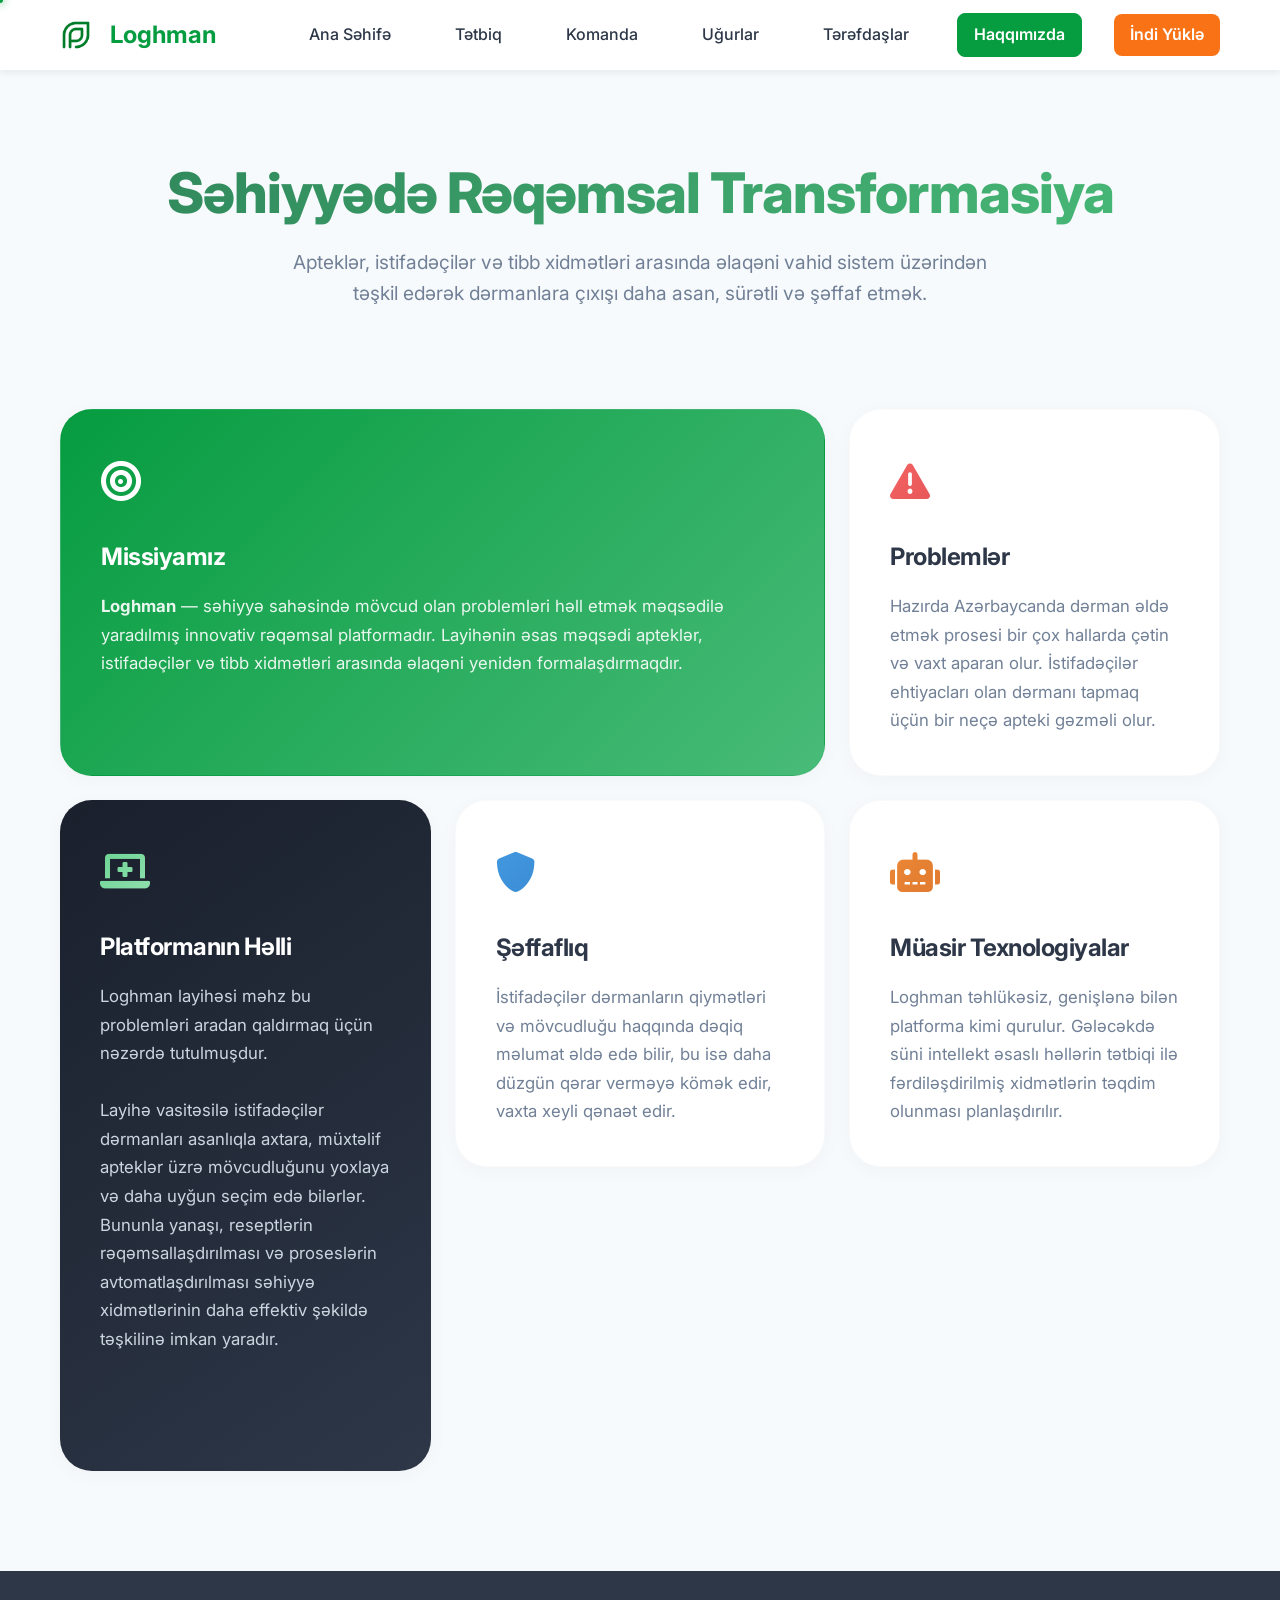
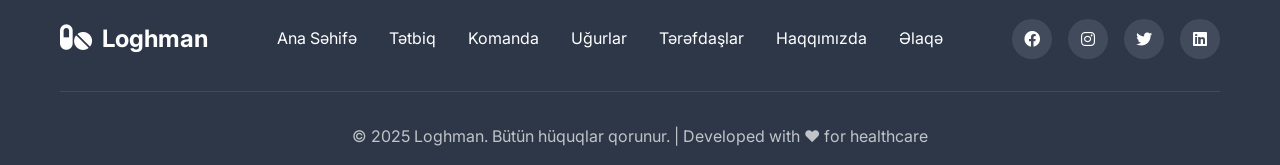
==== commit 3be8c889: "Add files via upload" ====
--- a/about.html
+++ b/about.html
@@ -3,7 +3,7 @@
 <head>
     <meta charset="UTF-8">
     <meta name="viewport" content="width=device-width, initial-scale=1.0">
-    <title>Haqqımızda - One Pharm</title>
+    <title>Haqqımızda - Loghman</title>
     <link href="https://cdnjs.cloudflare.com/ajax/libs/font-awesome/6.0.0/css/all.min.css" rel="stylesheet">
     <link href="https://fonts.googleapis.com/css2?family=Inter:wght@300;400;500;600;700&display=swap" rel="stylesheet">
     <link rel="stylesheet" href="styles.css">
@@ -154,8 +154,8 @@
     <nav class="navbar">
         <div class="nav-container">
             <a href="index.html" class="nav-logo" style="text-decoration: none;">
-                <img src="images/favicon-32.png" alt="OnePharm Logo" style="height: 32px; width: auto; margin-right: 8px; border-radius: 6px;">
-                <span>One Pharm</span>
+                <img src="images/favicon-32.png" alt="Loghman loqosu" style="height: 32px; width: auto; margin-right: 8px; border-radius: 6px;">
+                <span>Loghman</span>
             </a>
             <ul class="nav-menu">
                 <li><a href="index.html#home" class="nav-link">Ana Səhifə</a></li>
@@ -191,7 +191,7 @@
                 <div class="bento-card span-2 highlight-card">
                     <div class="card-icon"><i class="fas fa-bullseye"></i></div>
                     <h3>Missiyamız</h3>
-                    <p><strong>OnePharm</strong> — səhiyyə sahəsində mövcud olan problemləri həll etmək məqsədilə yaradılmış innovativ rəqəmsal platformadır. Layihənin əsas məqsədi apteklər, istifadəçilər və tibb xidmətləri arasında əlaqəni yenidən formalaşdırmaqdır.</p>
+                    <p><strong>Loghman</strong> — səhiyyə sahəsində mövcud olan problemləri həll etmək məqsədilə yaradılmış innovativ rəqəmsal platformadır. Layihənin əsas məqsədi apteklər, istifadəçilər və tibb xidmətləri arasında əlaqəni yenidən formalaşdırmaqdır.</p>
                 </div>
 
                 <!-- Card 2 -->
@@ -205,7 +205,7 @@
                 <div class="bento-card row-span-2 dark-card">
                     <div class="card-icon"><i class="fas fa-laptop-medical"></i></div>
                     <h3>Platformanın Həlli</h3>
-                    <p>OnePharm layihəsi məhz bu problemləri aradan qaldırmaq üçün nəzərdə tutulmuşdur. <br><br>Layihə vasitəsilə istifadəçilər dərmanları asanlıqla axtara, müxtəlif apteklər üzrə mövcudluğunu yoxlaya və daha uyğun seçim edə bilərlər. Bununla yanaşı, reseptlərin rəqəmsallaşdırılması və proseslərin avtomatlaşdırılması səhiyyə xidmətlərinin daha effektiv şəkildə təşkilinə imkan yaradır.</p>
+                    <p>Loghman layihəsi məhz bu problemləri aradan qaldırmaq üçün nəzərdə tutulmuşdur. <br><br>Layihə vasitəsilə istifadəçilər dərmanları asanlıqla axtara, müxtəlif apteklər üzrə mövcudluğunu yoxlaya və daha uyğun seçim edə bilərlər. Bununla yanaşı, reseptlərin rəqəmsallaşdırılması və proseslərin avtomatlaşdırılması səhiyyə xidmətlərinin daha effektiv şəkildə təşkilinə imkan yaradır.</p>
                 </div>
 
                 <!-- Card 4 -->
@@ -219,7 +219,7 @@
                 <div class="bento-card">
                     <div class="card-icon orange"><i class="fas fa-robot"></i></div>
                     <h3>Müasir Texnologiyalar</h3>
-                    <p>OnePharm təhlükəsiz, genişlənə bilən platforma kimi qurulur. Gələcəkdə süni intellekt əsaslı həllərin tətbiqi ilə fərdiləşdirilmiş xidmətlərin təqdim olunması planlaşdırılır.</p>
+                    <p>Loghman təhlükəsiz, genişlənə bilən platforma kimi qurulur. Gələcəkdə süni intellekt əsaslı həllərin tətbiqi ilə fərdiləşdirilmiş xidmətlərin təqdim olunması planlaşdırılır.</p>
                 </div>
 
 
@@ -234,7 +234,7 @@
             <div class="footer-content">
                 <a href="index.html" class="footer-logo" style="text-decoration: none; color: inherit;">
                     <i class="fas fa-pills"></i>
-                    <span>One Pharm</span>
+                    <span>Loghman</span>
                 </a>
                 <div class="footer-links">
                     <a href="index.html#home">Ana Səhifə</a>
@@ -261,7 +261,7 @@
                 </div>
             </div>
             <div class="footer-bottom">
-                <p>&copy; 2025 One Pharm. Bütün hüquqlar qorunur. | Developed with ❤️ for healthcare</p>
+                <p>&copy; 2025 Loghman. Bütün hüquqlar qorunur. | Developed with ❤️ for healthcare</p>
             </div>
         </div>
     </footer>
